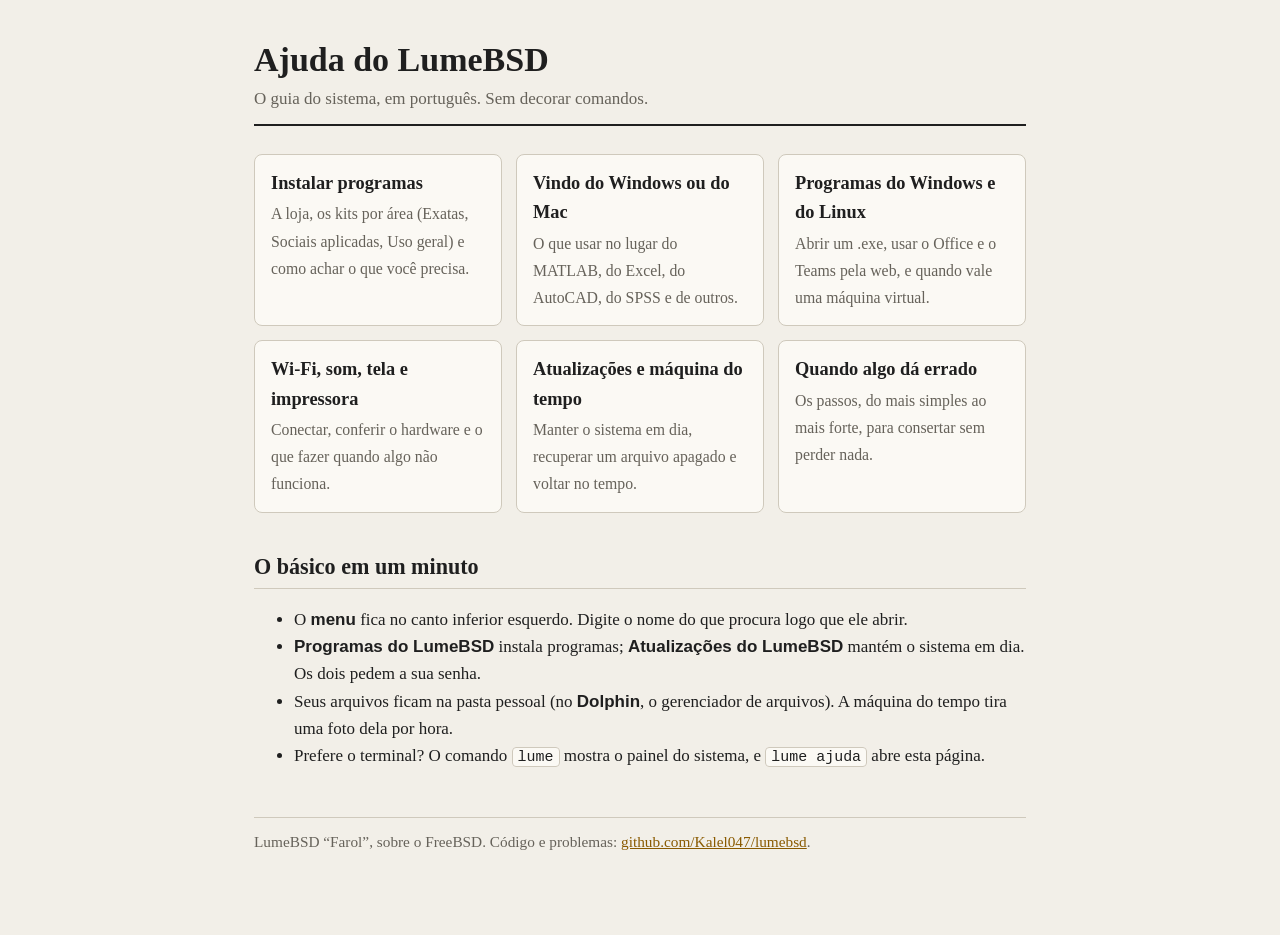
==== fonte/usr.sbin/lume-configurar/ajuda/index.html @ f27c6d97 "LumeBSD 1.3: Programas do LumeBSD, kits por área, Windows e Ajuda - app/lume-programas: a loja (Qt 6" ====
<!doctype html>
<html lang="pt-BR">
<head>
<meta charset="utf-8">
<meta name="viewport" content="width=device-width, initial-scale=1">
<title>Ajuda do LumeBSD</title>
<link rel="stylesheet" href="estilo.css">
</head>
<body>
<main>
<header>
<h1>Ajuda do LumeBSD</h1>
<p>O guia do sistema, em português. Sem decorar comandos.</p>
</header>

<div class="grade">
<a class="cartao" href="programas.html"><b>Instalar programas</b><span>A loja, os kits por área (Exatas, Sociais aplicadas, Uso geral) e como achar o que você precisa.</span></a>
<a class="cartao" href="trocando.html"><b>Vindo do Windows ou do Mac</b><span>O que usar no lugar do MATLAB, do Excel, do AutoCAD, do SPSS e de outros.</span></a>
<a class="cartao" href="compatibilidade.html"><b>Programas do Windows e do Linux</b><span>Abrir um .exe, usar o Office e o Teams pela web, e quando vale uma máquina virtual.</span></a>
<a class="cartao" href="internet.html"><b>Wi-Fi, som, tela e impressora</b><span>Conectar, conferir o hardware e o que fazer quando algo não funciona.</span></a>
<a class="cartao" href="atualizacoes.html"><b>Atualizações e máquina do tempo</b><span>Manter o sistema em dia, recuperar um arquivo apagado e voltar no tempo.</span></a>
<a class="cartao" href="problemas.html"><b>Quando algo dá errado</b><span>Os passos, do mais simples ao mais forte, para consertar sem perder nada.</span></a>
</div>

<h2>O básico em um minuto</h2>
<ul>
<li>O <span class="menu">menu</span> fica no canto inferior esquerdo. Digite o nome do que procura logo que ele abrir.</li>
<li><span class="menu">Programas do LumeBSD</span> instala programas; <span class="menu">Atualizações do LumeBSD</span> mantém o sistema em dia. Os dois pedem a sua senha.</li>
<li>Seus arquivos ficam na pasta pessoal (no <span class="menu">Dolphin</span>, o gerenciador de arquivos). A máquina do tempo tira uma foto dela por hora.</li>
<li>Prefere o terminal? O comando <code>lume</code> mostra o painel do sistema, e <code>lume ajuda</code> abre esta página.</li>
</ul>

<footer>LumeBSD “Farol”, sobre o FreeBSD. Código e problemas: <a href="https://github.com/Kalel047/lumebsd">github.com/Kalel047/lumebsd</a>.</footer>
</main>
</body>
</html>
---- fonte/usr.sbin/lume-configurar/ajuda/estilo.css ----
/* Ajuda do LumeBSD: a mesma cara do tema Papel (estética e-ink). */
:root {
	--papel: #f2efe8; --tinta: #1f1f1f; --apagado: #66625a;
	--linha: #cfc9bc; --cartao: #fbf9f4; --destaque: #8a5a00;
}
@media (prefers-color-scheme: dark) {
	:root {
		--papel: #1d1c1a; --tinta: #e8e4da; --apagado: #a39e93;
		--linha: #3b3934; --cartao: #252420; --destaque: #e0b25c;
	}
}
* { box-sizing: border-box; }
body {
	margin: 0; background: var(--papel); color: var(--tinta);
	font: 17px/1.6 "Noto Serif", Georgia, serif;
}
main { max-width: 820px; margin: 0 auto; padding: 40px 24px 80px; }
header { border-bottom: 2px solid var(--tinta); margin-bottom: 28px; padding-bottom: 12px; }
header p { margin: 4px 0 0; color: var(--apagado); }
nav.trilha { font: 14px "Noto Sans", sans-serif; margin-bottom: 18px; }
h1 { font-size: 2em; margin: 0; line-height: 1.2; }
h2 { font-size: 1.3em; margin: 36px 0 8px; border-bottom: 1px solid var(--linha); padding-bottom: 4px; }
h3 { font-size: 1.05em; margin: 22px 0 4px; }
a { color: var(--destaque); }
code, kbd {
	font: 0.88em "Noto Sans Mono", monospace; background: var(--cartao);
	border: 1px solid var(--linha); border-radius: 4px; padding: 1px 5px;
}
pre { background: var(--cartao); border: 1px solid var(--linha); border-radius: 6px; padding: 10px 14px; overflow-x: auto; }
pre code { border: 0; padding: 0; background: none; }
.grade { display: grid; grid-template-columns: repeat(auto-fit, minmax(240px, 1fr)); gap: 14px; }
.cartao {
	display: block; background: var(--cartao); border: 1px solid var(--linha);
	border-radius: 8px; padding: 14px 16px; color: var(--tinta); text-decoration: none;
}
a.cartao:hover { border-color: var(--tinta); }
.cartao b { display: block; font-size: 1.08em; margin-bottom: 2px; }
.cartao span { color: var(--apagado); font-size: 0.93em; }
table { border-collapse: collapse; width: 100%; font-size: 0.95em; margin: 8px 0; }
th, td { text-align: left; padding: 7px 8px; border-bottom: 1px solid var(--linha); vertical-align: top; }
th { font-family: "Noto Sans", sans-serif; font-size: 0.85em; text-transform: uppercase; letter-spacing: 0.04em; color: var(--apagado); }
.nota { border-left: 3px solid var(--destaque); padding: 4px 14px; background: var(--cartao); }
.menu { font-family: "Noto Sans", sans-serif; font-weight: 600; }
footer { margin-top: 48px; color: var(--apagado); font-size: 0.9em; border-top: 1px solid var(--linha); padding-top: 12px; }
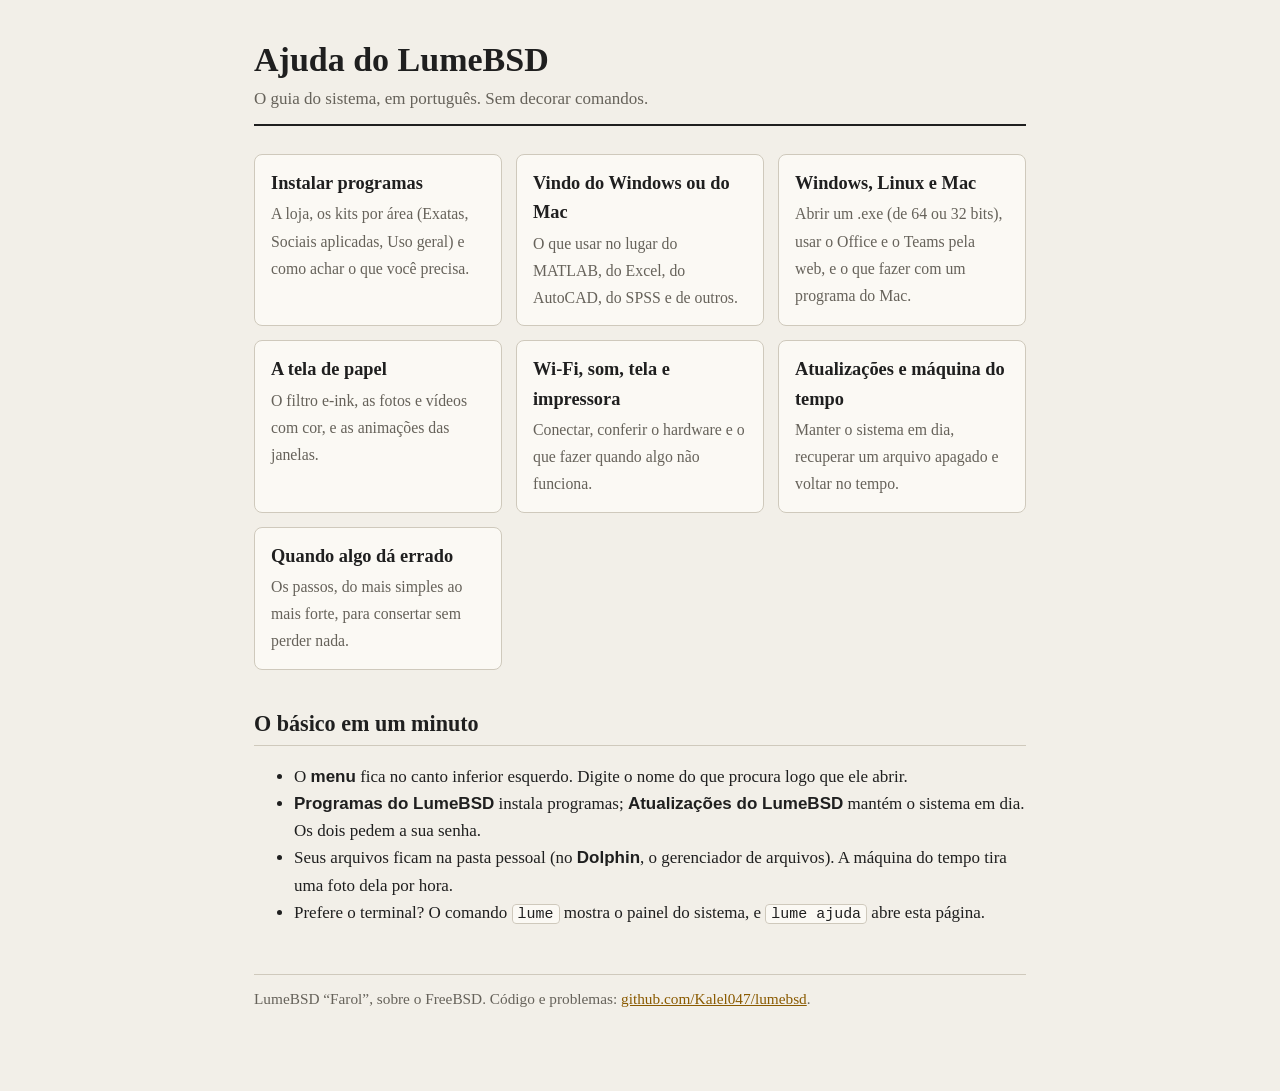
==== commit 40e035ec: "LumeBSD 1.4 (em teste): a tela de papel, loja nova, Windows 32 bits e Mac - app/lume-tinta: o filtro" ====
--- a/fonte/usr.sbin/lume-configurar/ajuda/index.html
+++ b/fonte/usr.sbin/lume-configurar/ajuda/index.html
@@ -16,7 +16,8 @@
 <div class="grade">
 <a class="cartao" href="programas.html"><b>Instalar programas</b><span>A loja, os kits por área (Exatas, Sociais aplicadas, Uso geral) e como achar o que você precisa.</span></a>
 <a class="cartao" href="trocando.html"><b>Vindo do Windows ou do Mac</b><span>O que usar no lugar do MATLAB, do Excel, do AutoCAD, do SPSS e de outros.</span></a>
-<a class="cartao" href="compatibilidade.html"><b>Programas do Windows e do Linux</b><span>Abrir um .exe, usar o Office e o Teams pela web, e quando vale uma máquina virtual.</span></a>
+<a class="cartao" href="compatibilidade.html"><b>Windows, Linux e Mac</b><span>Abrir um .exe (de 64 ou 32 bits), usar o Office e o Teams pela web, e o que fazer com um programa do Mac.</span></a>
+<a class="cartao" href="tela.html"><b>A tela de papel</b><span>O filtro e-ink, as fotos e vídeos com cor, e as animações das janelas.</span></a>
 <a class="cartao" href="internet.html"><b>Wi-Fi, som, tela e impressora</b><span>Conectar, conferir o hardware e o que fazer quando algo não funciona.</span></a>
 <a class="cartao" href="atualizacoes.html"><b>Atualizações e máquina do tempo</b><span>Manter o sistema em dia, recuperar um arquivo apagado e voltar no tempo.</span></a>
 <a class="cartao" href="problemas.html"><b>Quando algo dá errado</b><span>Os passos, do mais simples ao mais forte, para consertar sem perder nada.</span></a>
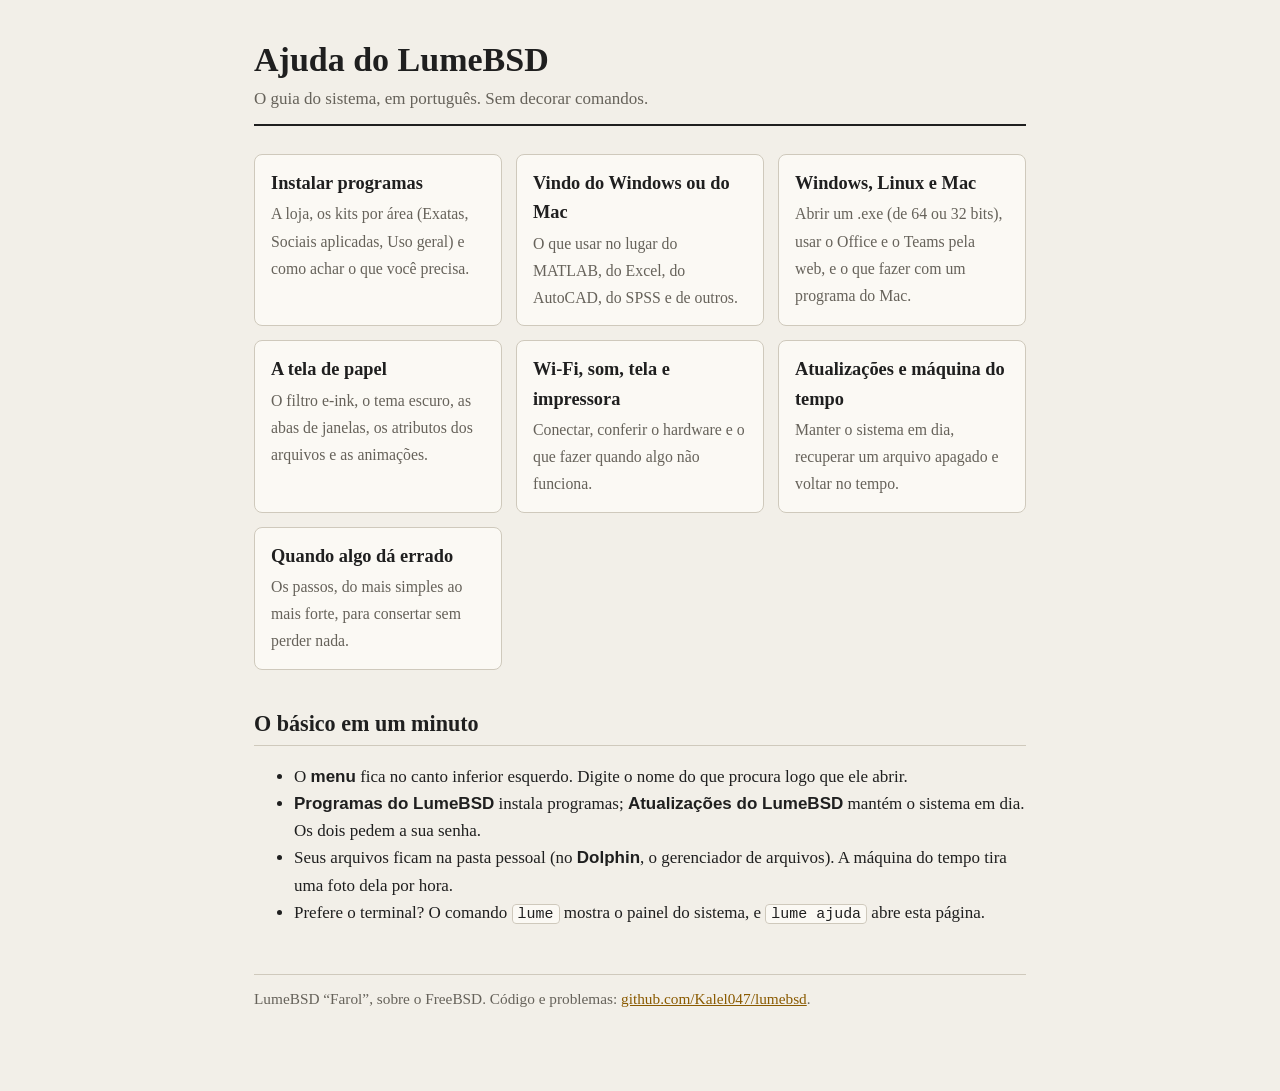
==== commit 36221209: "LumeBSD 2.0: a versão no sistema e a Ajuda (patch 0053) Co-Authored-By: Claude Opus 5.5 <noreply@ant" ====
--- a/fonte/usr.sbin/lume-configurar/ajuda/index.html
+++ b/fonte/usr.sbin/lume-configurar/ajuda/index.html
@@ -17,7 +17,7 @@
 <a class="cartao" href="programas.html"><b>Instalar programas</b><span>A loja, os kits por área (Exatas, Sociais aplicadas, Uso geral) e como achar o que você precisa.</span></a>
 <a class="cartao" href="trocando.html"><b>Vindo do Windows ou do Mac</b><span>O que usar no lugar do MATLAB, do Excel, do AutoCAD, do SPSS e de outros.</span></a>
 <a class="cartao" href="compatibilidade.html"><b>Windows, Linux e Mac</b><span>Abrir um .exe (de 64 ou 32 bits), usar o Office e o Teams pela web, e o que fazer com um programa do Mac.</span></a>
-<a class="cartao" href="tela.html"><b>A tela de papel</b><span>O filtro e-ink, as fotos e vídeos com cor, e as animações das janelas.</span></a>
+<a class="cartao" href="tela.html"><b>A tela de papel</b><span>O filtro e-ink, o tema escuro, as abas de janelas, os atributos dos arquivos e as animações.</span></a>
 <a class="cartao" href="internet.html"><b>Wi-Fi, som, tela e impressora</b><span>Conectar, conferir o hardware e o que fazer quando algo não funciona.</span></a>
 <a class="cartao" href="atualizacoes.html"><b>Atualizações e máquina do tempo</b><span>Manter o sistema em dia, recuperar um arquivo apagado e voltar no tempo.</span></a>
 <a class="cartao" href="problemas.html"><b>Quando algo dá errado</b><span>Os passos, do mais simples ao mais forte, para consertar sem perder nada.</span></a>
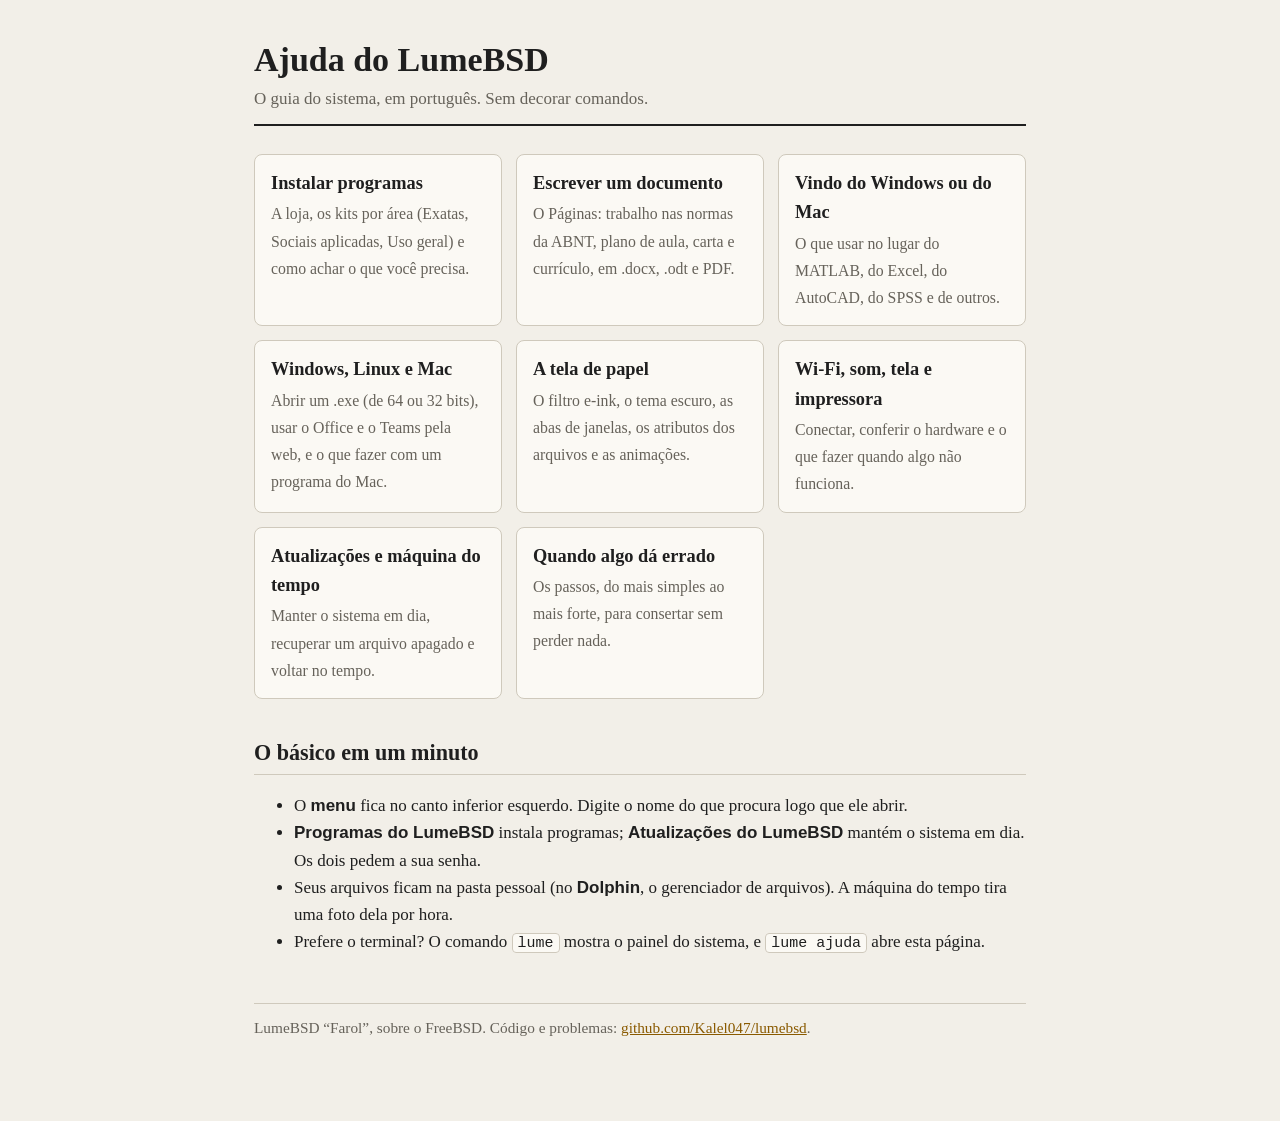
==== commit 7f07cc4e: "LumeBSD 2.2: o Páginas, editor de texto com a cara do Pages app/lume-paginas: a folha na tela página" ====
--- a/fonte/usr.sbin/lume-configurar/ajuda/index.html
+++ b/fonte/usr.sbin/lume-configurar/ajuda/index.html
@@ -15,6 +15,7 @@
 
 <div class="grade">
 <a class="cartao" href="programas.html"><b>Instalar programas</b><span>A loja, os kits por área (Exatas, Sociais aplicadas, Uso geral) e como achar o que você precisa.</span></a>
+<a class="cartao" href="trocando.html#texto"><b>Escrever um documento</b><span>O Páginas: trabalho nas normas da ABNT, plano de aula, carta e currículo, em .docx, .odt e PDF.</span></a>
 <a class="cartao" href="trocando.html"><b>Vindo do Windows ou do Mac</b><span>O que usar no lugar do MATLAB, do Excel, do AutoCAD, do SPSS e de outros.</span></a>
 <a class="cartao" href="compatibilidade.html"><b>Windows, Linux e Mac</b><span>Abrir um .exe (de 64 ou 32 bits), usar o Office e o Teams pela web, e o que fazer com um programa do Mac.</span></a>
 <a class="cartao" href="tela.html"><b>A tela de papel</b><span>O filtro e-ink, o tema escuro, as abas de janelas, os atributos dos arquivos e as animações.</span></a>
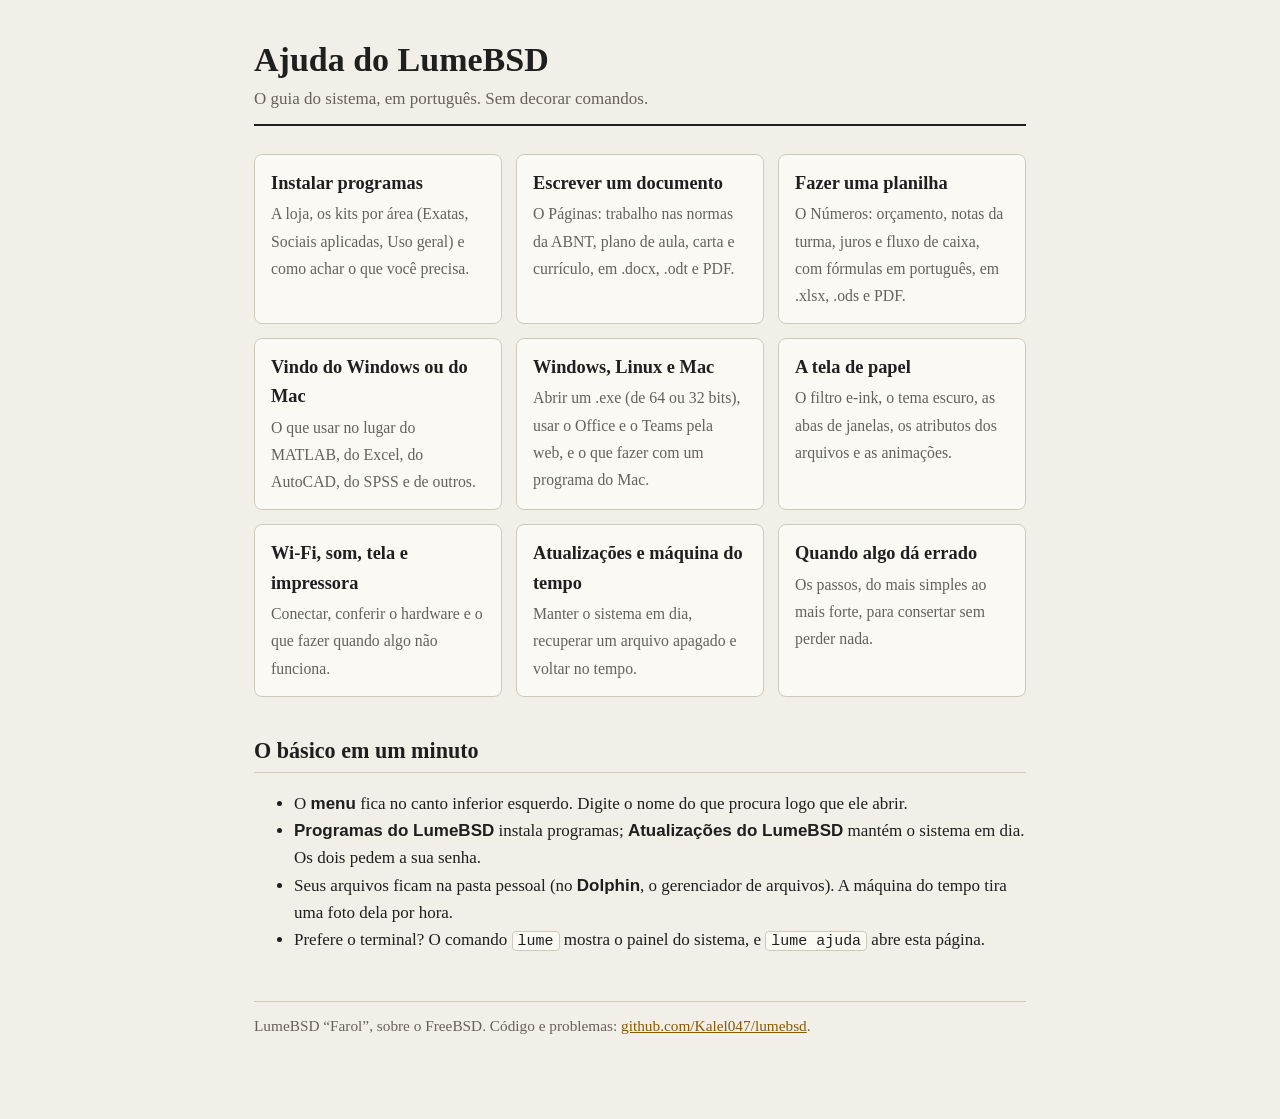
==== commit 687f8e17: "Números: a planilha do LumeBSD (2.3) app/lume-numeros: a planilha com a cara do Numbers e as fórmula" ====
--- a/fonte/usr.sbin/lume-configurar/ajuda/index.html
+++ b/fonte/usr.sbin/lume-configurar/ajuda/index.html
@@ -16,6 +16,7 @@
 <div class="grade">
 <a class="cartao" href="programas.html"><b>Instalar programas</b><span>A loja, os kits por área (Exatas, Sociais aplicadas, Uso geral) e como achar o que você precisa.</span></a>
 <a class="cartao" href="trocando.html#texto"><b>Escrever um documento</b><span>O Páginas: trabalho nas normas da ABNT, plano de aula, carta e currículo, em .docx, .odt e PDF.</span></a>
+<a class="cartao" href="trocando.html#planilha"><b>Fazer uma planilha</b><span>O Números: orçamento, notas da turma, juros e fluxo de caixa, com fórmulas em português, em .xlsx, .ods e PDF.</span></a>
 <a class="cartao" href="trocando.html"><b>Vindo do Windows ou do Mac</b><span>O que usar no lugar do MATLAB, do Excel, do AutoCAD, do SPSS e de outros.</span></a>
 <a class="cartao" href="compatibilidade.html"><b>Windows, Linux e Mac</b><span>Abrir um .exe (de 64 ou 32 bits), usar o Office e o Teams pela web, e o que fazer com um programa do Mac.</span></a>
 <a class="cartao" href="tela.html"><b>A tela de papel</b><span>O filtro e-ink, o tema escuro, as abas de janelas, os atributos dos arquivos e as animações.</span></a>
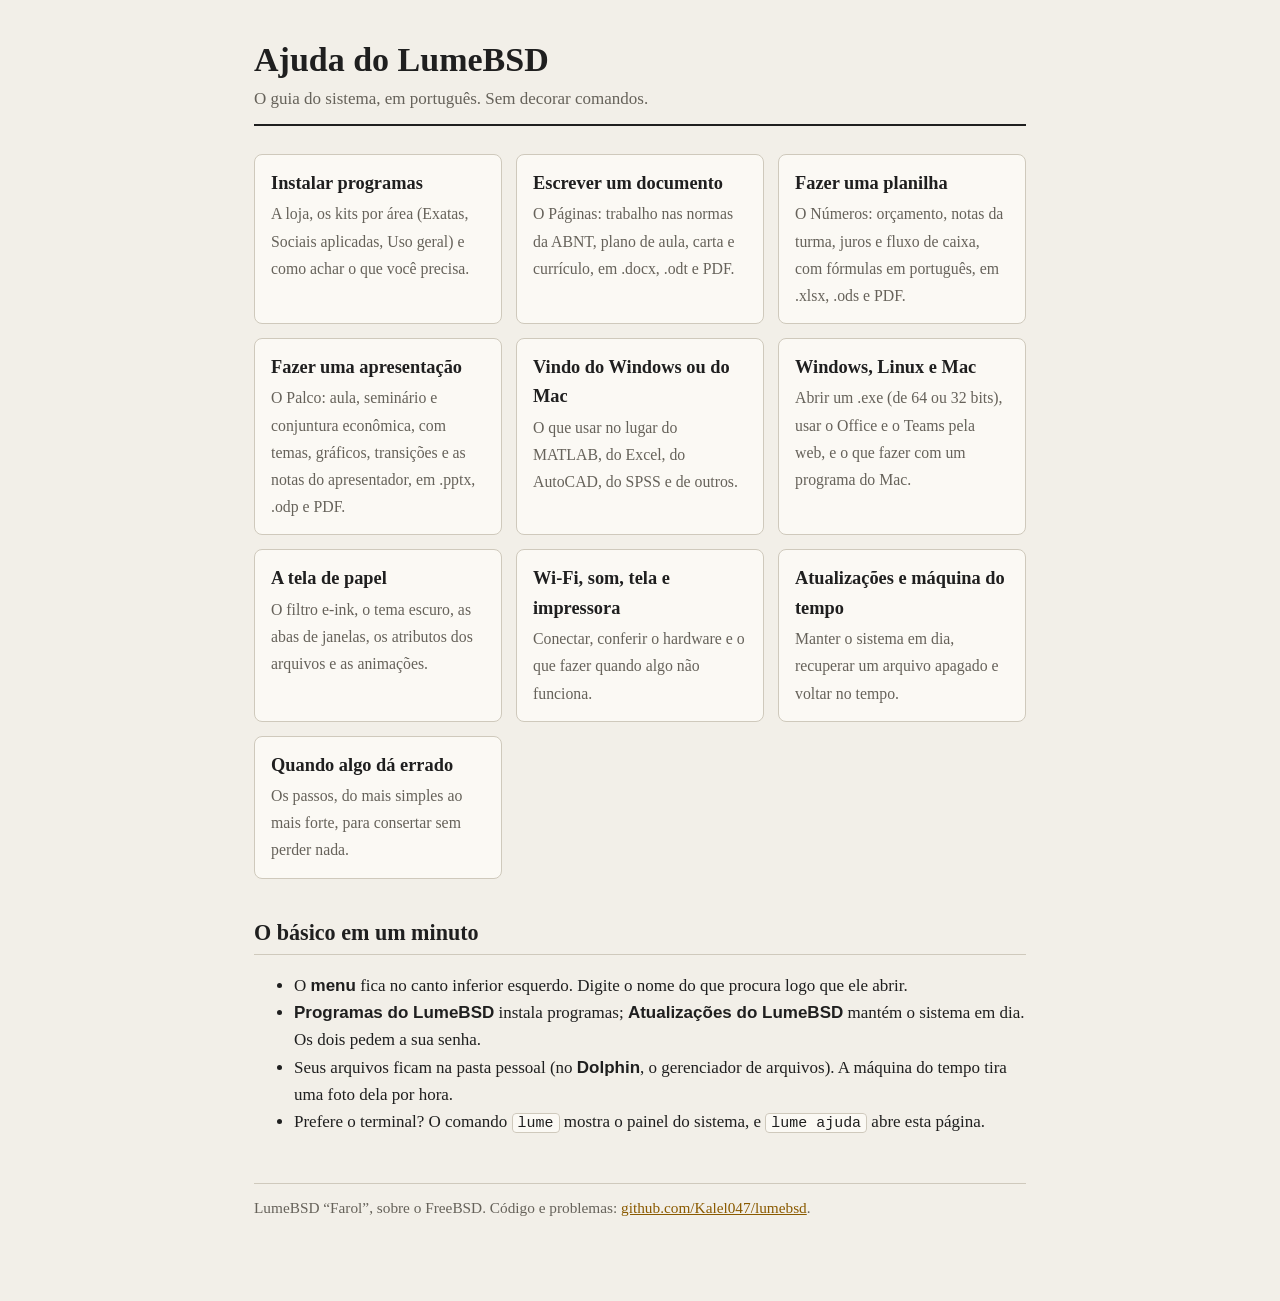
==== commit 074d9f16: "Palco: as apresentações do LumeBSD (2.4) app/lume-palco: as apresentações com a cara do Keynote. O t" ====
--- a/fonte/usr.sbin/lume-configurar/ajuda/index.html
+++ b/fonte/usr.sbin/lume-configurar/ajuda/index.html
@@ -17,6 +17,7 @@
 <a class="cartao" href="programas.html"><b>Instalar programas</b><span>A loja, os kits por área (Exatas, Sociais aplicadas, Uso geral) e como achar o que você precisa.</span></a>
 <a class="cartao" href="trocando.html#texto"><b>Escrever um documento</b><span>O Páginas: trabalho nas normas da ABNT, plano de aula, carta e currículo, em .docx, .odt e PDF.</span></a>
 <a class="cartao" href="trocando.html#planilha"><b>Fazer uma planilha</b><span>O Números: orçamento, notas da turma, juros e fluxo de caixa, com fórmulas em português, em .xlsx, .ods e PDF.</span></a>
+<a class="cartao" href="trocando.html#apresentacao"><b>Fazer uma apresentação</b><span>O Palco: aula, seminário e conjuntura econômica, com temas, gráficos, transições e as notas do apresentador, em .pptx, .odp e PDF.</span></a>
 <a class="cartao" href="trocando.html"><b>Vindo do Windows ou do Mac</b><span>O que usar no lugar do MATLAB, do Excel, do AutoCAD, do SPSS e de outros.</span></a>
 <a class="cartao" href="compatibilidade.html"><b>Windows, Linux e Mac</b><span>Abrir um .exe (de 64 ou 32 bits), usar o Office e o Teams pela web, e o que fazer com um programa do Mac.</span></a>
 <a class="cartao" href="tela.html"><b>A tela de papel</b><span>O filtro e-ink, o tema escuro, as abas de janelas, os atributos dos arquivos e as animações.</span></a>
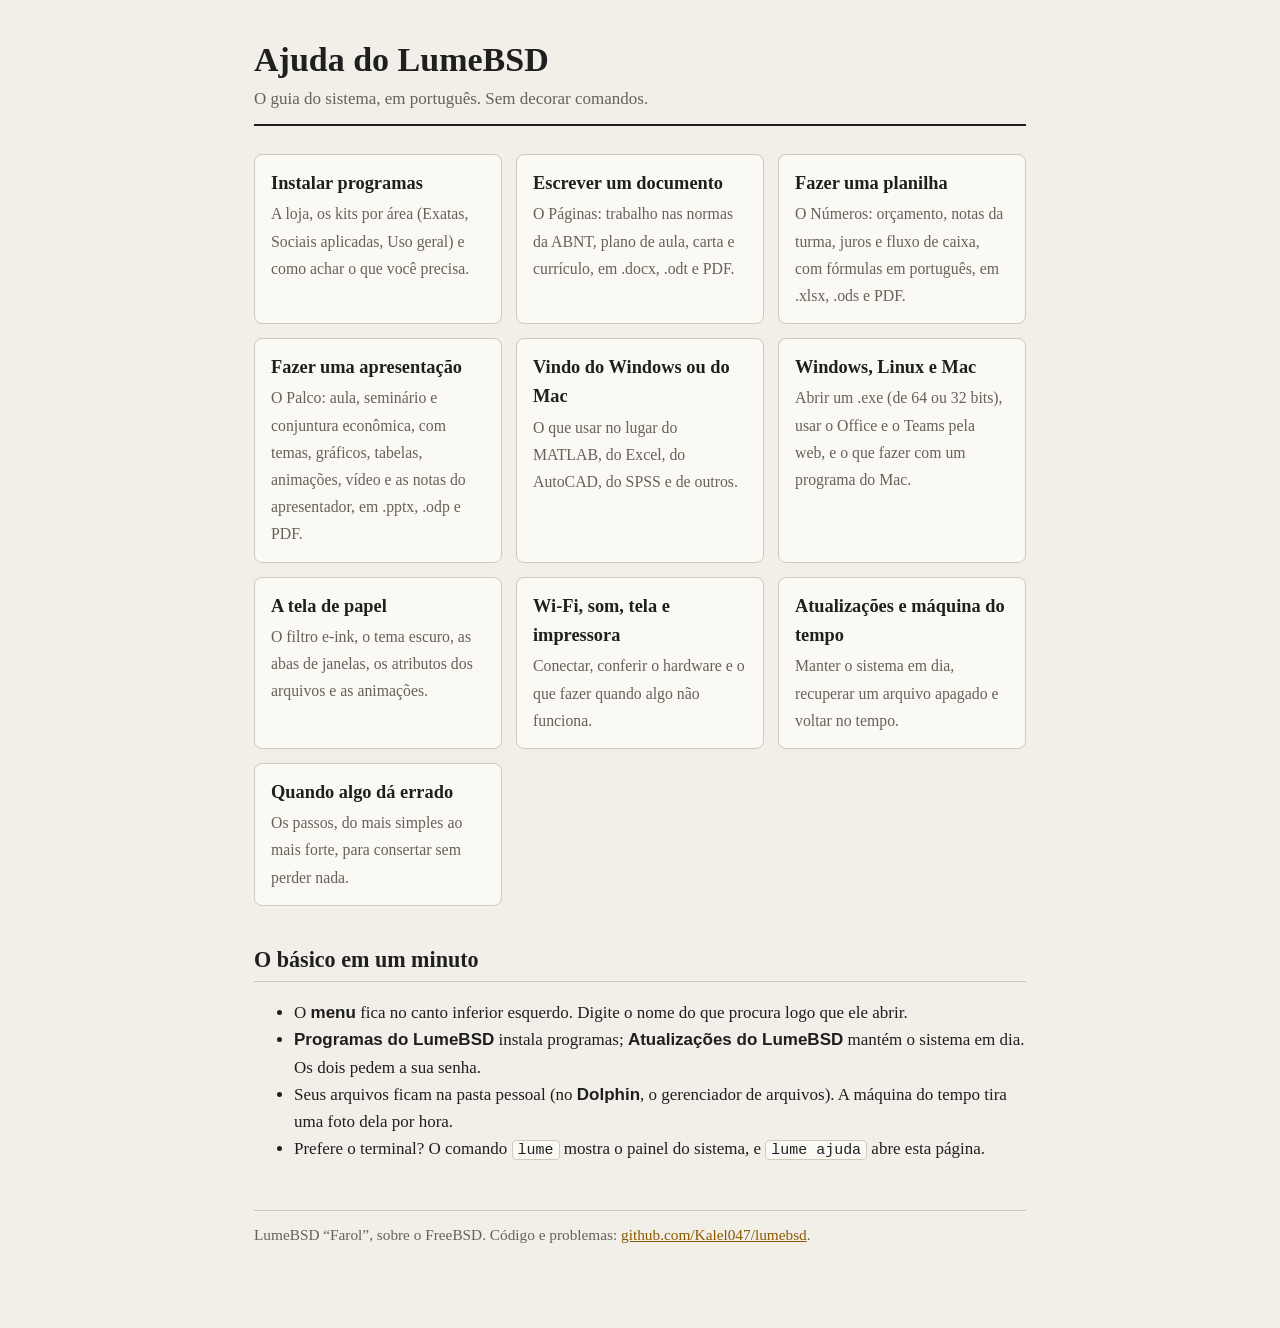
==== commit a7f84509: "Palco: tabelas, animações, vídeo e gráficos de verdade - Tabelas: inserir pela barra, escrever célul" ====
--- a/fonte/usr.sbin/lume-configurar/ajuda/index.html
+++ b/fonte/usr.sbin/lume-configurar/ajuda/index.html
@@ -17,7 +17,7 @@
 <a class="cartao" href="programas.html"><b>Instalar programas</b><span>A loja, os kits por área (Exatas, Sociais aplicadas, Uso geral) e como achar o que você precisa.</span></a>
 <a class="cartao" href="trocando.html#texto"><b>Escrever um documento</b><span>O Páginas: trabalho nas normas da ABNT, plano de aula, carta e currículo, em .docx, .odt e PDF.</span></a>
 <a class="cartao" href="trocando.html#planilha"><b>Fazer uma planilha</b><span>O Números: orçamento, notas da turma, juros e fluxo de caixa, com fórmulas em português, em .xlsx, .ods e PDF.</span></a>
-<a class="cartao" href="trocando.html#apresentacao"><b>Fazer uma apresentação</b><span>O Palco: aula, seminário e conjuntura econômica, com temas, gráficos, transições e as notas do apresentador, em .pptx, .odp e PDF.</span></a>
+<a class="cartao" href="trocando.html#apresentacao"><b>Fazer uma apresentação</b><span>O Palco: aula, seminário e conjuntura econômica, com temas, gráficos, tabelas, animações, vídeo e as notas do apresentador, em .pptx, .odp e PDF.</span></a>
 <a class="cartao" href="trocando.html"><b>Vindo do Windows ou do Mac</b><span>O que usar no lugar do MATLAB, do Excel, do AutoCAD, do SPSS e de outros.</span></a>
 <a class="cartao" href="compatibilidade.html"><b>Windows, Linux e Mac</b><span>Abrir um .exe (de 64 ou 32 bits), usar o Office e o Teams pela web, e o que fazer com um programa do Mac.</span></a>
 <a class="cartao" href="tela.html"><b>A tela de papel</b><span>O filtro e-ink, o tema escuro, as abas de janelas, os atributos dos arquivos e as animações.</span></a>
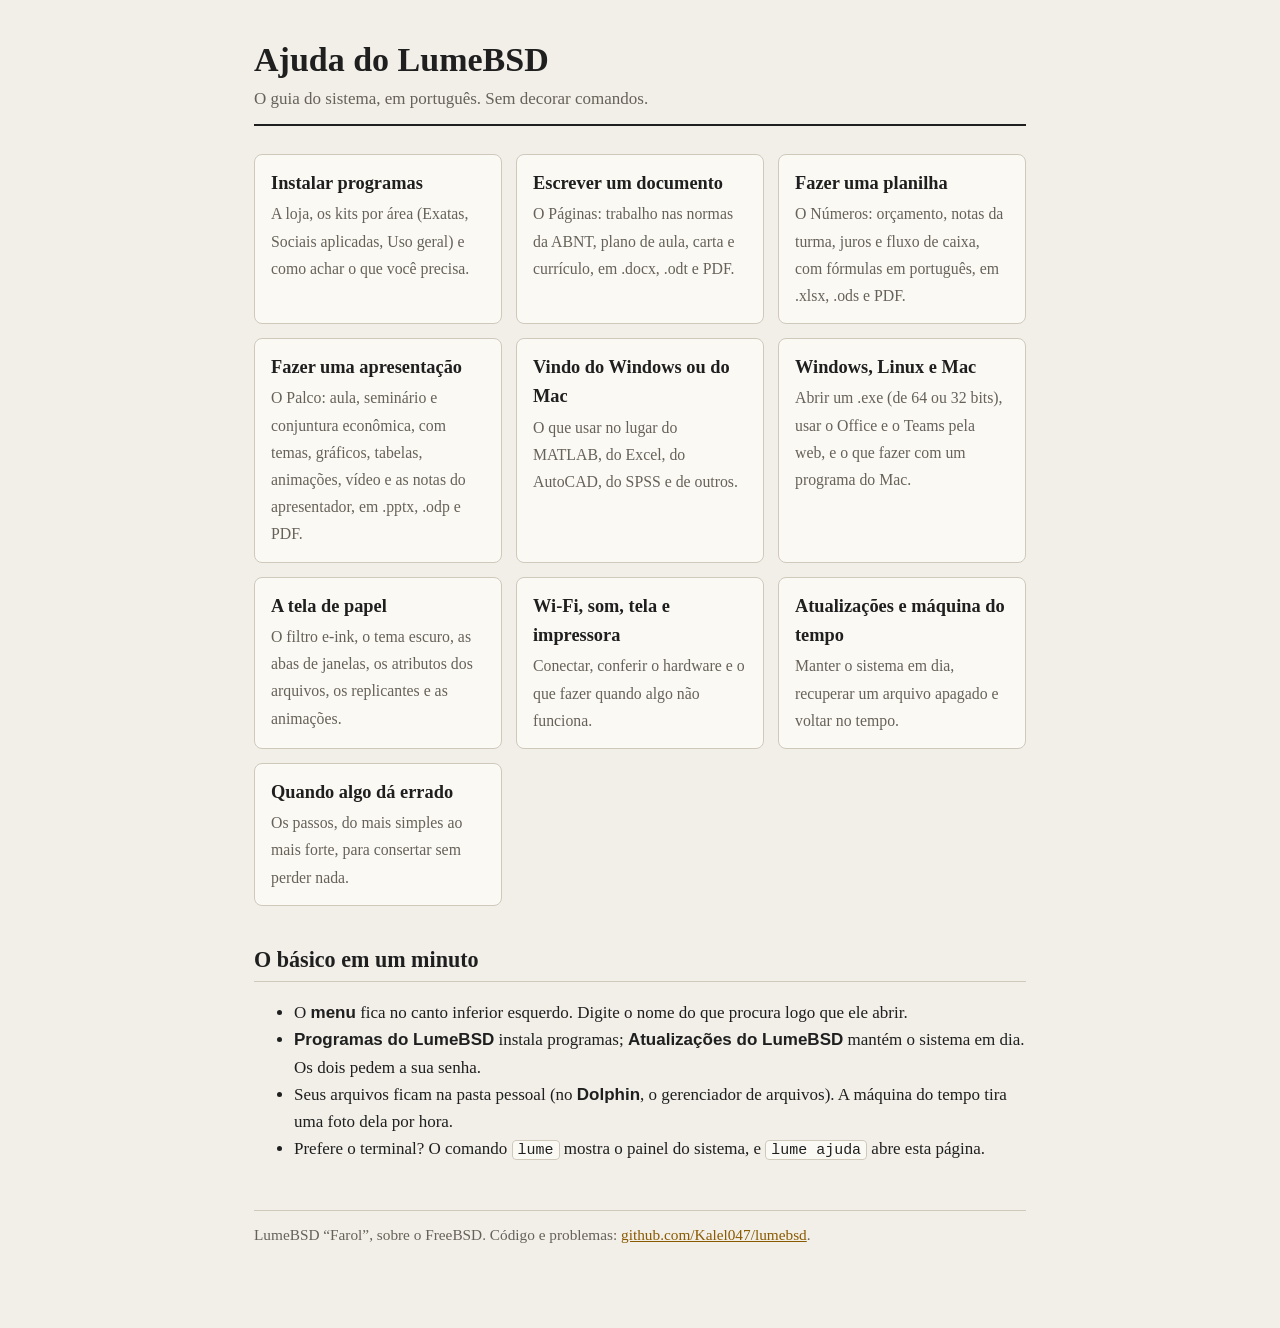
==== commit 09e71b44: "LumeBSD 2.6: a mesa na sessão, Ajuda, manuais e documentação - Patch 0063: o "lume tema integrar" põ" ====
--- a/fonte/usr.sbin/lume-configurar/ajuda/index.html
+++ b/fonte/usr.sbin/lume-configurar/ajuda/index.html
@@ -20,7 +20,7 @@
 <a class="cartao" href="trocando.html#apresentacao"><b>Fazer uma apresentação</b><span>O Palco: aula, seminário e conjuntura econômica, com temas, gráficos, tabelas, animações, vídeo e as notas do apresentador, em .pptx, .odp e PDF.</span></a>
 <a class="cartao" href="trocando.html"><b>Vindo do Windows ou do Mac</b><span>O que usar no lugar do MATLAB, do Excel, do AutoCAD, do SPSS e de outros.</span></a>
 <a class="cartao" href="compatibilidade.html"><b>Windows, Linux e Mac</b><span>Abrir um .exe (de 64 ou 32 bits), usar o Office e o Teams pela web, e o que fazer com um programa do Mac.</span></a>
-<a class="cartao" href="tela.html"><b>A tela de papel</b><span>O filtro e-ink, o tema escuro, as abas de janelas, os atributos dos arquivos e as animações.</span></a>
+<a class="cartao" href="tela.html"><b>A tela de papel</b><span>O filtro e-ink, o tema escuro, as abas de janelas, os atributos dos arquivos, os replicantes e as animações.</span></a>
 <a class="cartao" href="internet.html"><b>Wi-Fi, som, tela e impressora</b><span>Conectar, conferir o hardware e o que fazer quando algo não funciona.</span></a>
 <a class="cartao" href="atualizacoes.html"><b>Atualizações e máquina do tempo</b><span>Manter o sistema em dia, recuperar um arquivo apagado e voltar no tempo.</span></a>
 <a class="cartao" href="problemas.html"><b>Quando algo dá errado</b><span>Os passos, do mais simples ao mais forte, para consertar sem perder nada.</span></a>
